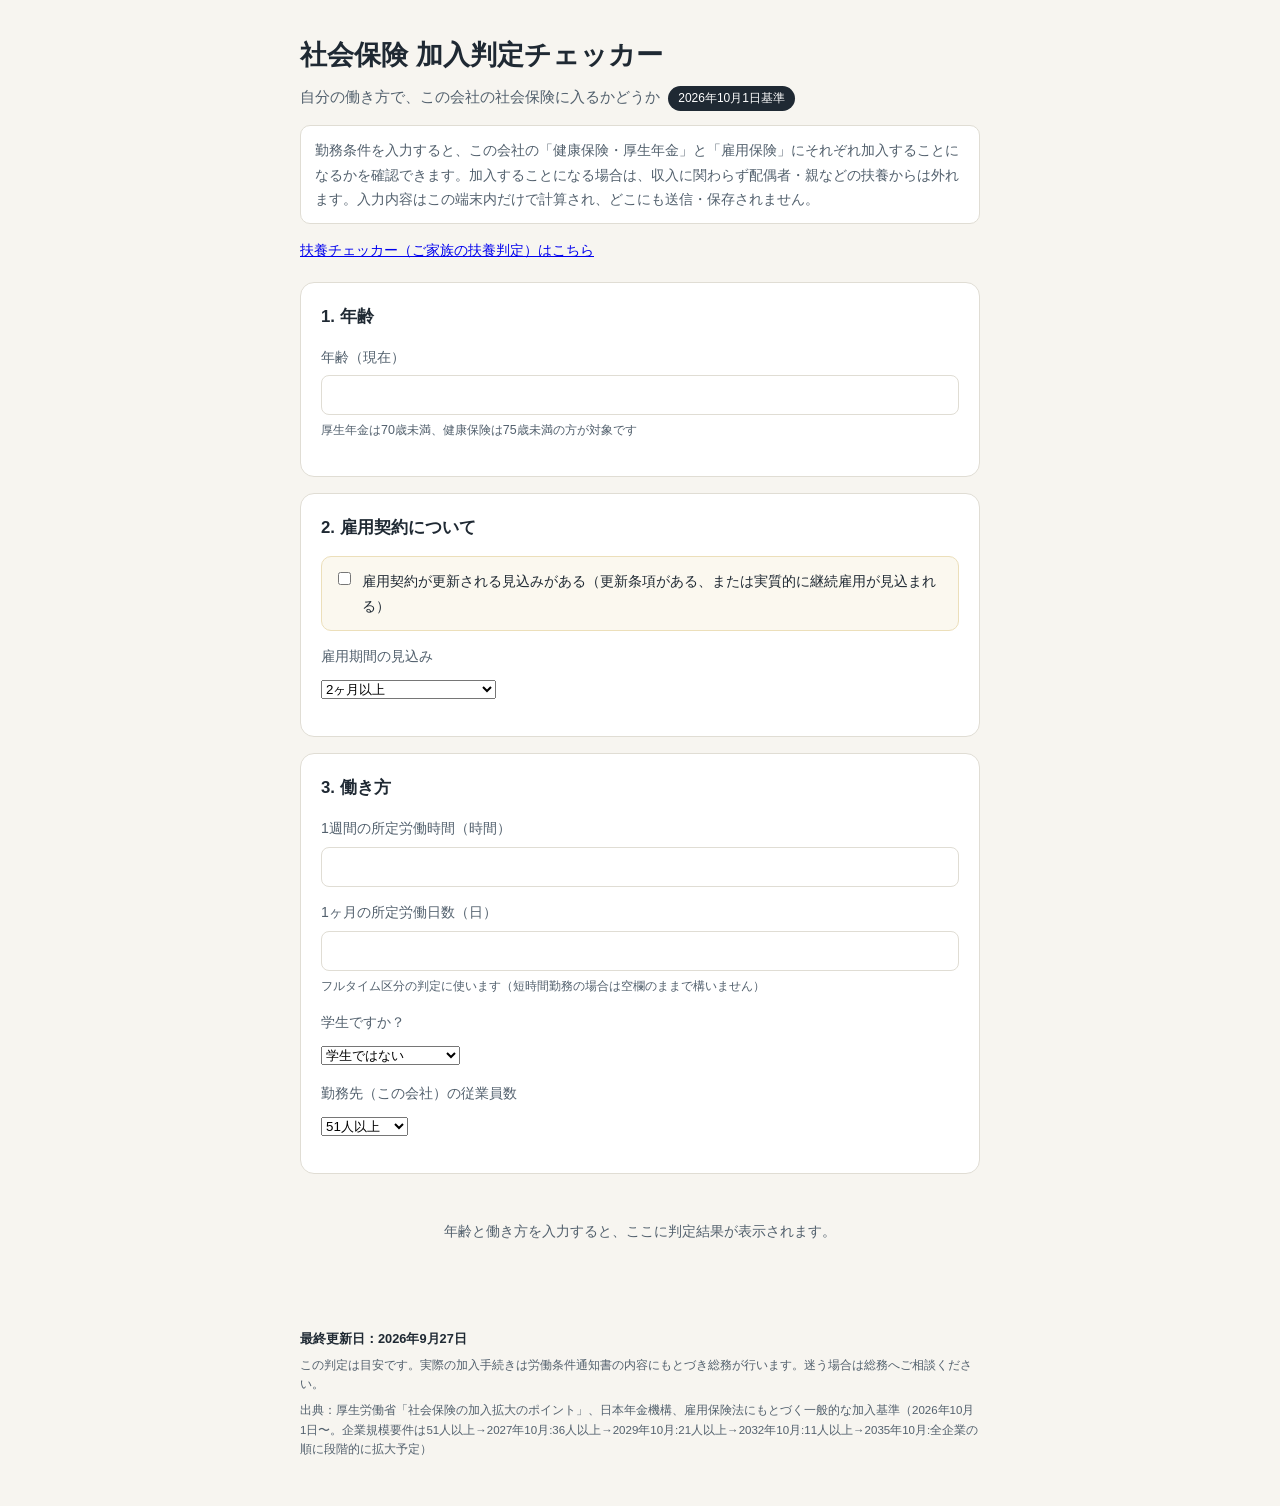
==== shaho-hantei.html @ 73fd3ab1 "社会保険 加入判定チェッカーを追加（2026年10月基準） 自分の勤務条件（雇用契約・労働時間・学生区分・勤務先の従業員数）から、 この会社の健康保険・厚生年金・雇用保険にそれぞれ加入することになるか" ====
<!DOCTYPE html>
<html lang="ja">
<head>
<meta charset="UTF-8">
<meta name="viewport" content="width=device-width, initial-scale=1.0">
<title>社会保険 加入判定チェッカー（2026年10月版）</title>
<link rel="stylesheet" href="style.css">
</head>
<body>
<header class="page-header">
  <h1>社会保険 加入判定チェッカー</h1>
  <p class="sub">自分の働き方で、この会社の社会保険に入るかどうか <span class="badge">2026年10月1日基準</span></p>
  <p class="lead">勤務条件を入力すると、この会社の「健康保険・厚生年金」と「雇用保険」にそれぞれ加入することになるかを確認できます。加入することになる場合は、収入に関わらず配偶者・親などの扶養からは外れます。入力内容はこの端末内だけで計算され、どこにも送信・保存されません。</p>
  <p class="hint"><a href="index.html">扶養チェッカー（ご家族の扶養判定）はこちら</a></p>
</header>

<main>
  <form id="shaho-form" autocomplete="off">

    <section class="card">
      <h2>1. 年齢</h2>
      <label class="field">
        <span>年齢（現在）</span>
        <input type="number" id="age" min="0" max="120" inputmode="numeric">
        <small>厚生年金は70歳未満、健康保険は75歳未満の方が対象です</small>
      </label>
    </section>

    <section class="card">
      <h2>2. 雇用契約について</h2>
      <label class="checkbox-field">
        <input type="checkbox" id="renewable">
        <span>雇用契約が更新される見込みがある（更新条項がある、または実質的に継続雇用が見込まれる）</span>
      </label>
      <label class="field">
        <span>雇用期間の見込み</span>
        <select id="duration">
          <option value="under31">31日以内</option>
          <option value="31to2m">31日を超えるが2ヶ月未満</option>
          <option value="over2m" selected>2ヶ月以上</option>
        </select>
      </label>
    </section>

    <section class="card">
      <h2>3. 働き方</h2>
      <label class="field">
        <span>1週間の所定労働時間（時間）</span>
        <input type="number" id="weekly-hours" min="0" max="80" inputmode="numeric">
      </label>
      <label class="field">
        <span>1ヶ月の所定労働日数（日）</span>
        <input type="number" id="monthly-days" min="0" max="31" inputmode="numeric">
        <small>フルタイム区分の判定に使います（短時間勤務の場合は空欄のままで構いません）</small>
      </label>
      <label class="field">
        <span>学生ですか？</span>
        <select id="student">
          <option value="none">学生ではない</option>
          <option value="day">昼間学生</option>
          <option value="night">夜間・通信制の学生</option>
        </select>
      </label>
      <label class="field">
        <span>勤務先（この会社）の従業員数</span>
        <select id="company-size">
          <option value="51plus">51人以上</option>
          <option value="under51">51人未満</option>
          <option value="unknown">わからない</option>
        </select>
      </label>
    </section>

  </form>

  <section class="card result" id="result" hidden>
    <h2>判定結果</h2>

    <div class="result-block social">
      <h3>健康保険・厚生年金<small>（この会社で加入するか）</small></h3>
      <p class="verdict" id="hp-verdict"></p>
      <p class="detail" id="hp-detail"></p>
    </div>

    <div class="result-block tax">
      <h3>雇用保険<small>（この会社で加入するか）</small></h3>
      <p class="verdict" id="ei-verdict"></p>
      <p class="detail" id="ei-detail"></p>
    </div>

    <div class="notes" id="result-notes"></div>
  </section>

  <p class="empty-state" id="empty-state">年齢と働き方を入力すると、ここに判定結果が表示されます。</p>
</main>

<footer class="page-footer">
  <p id="last-updated" class="last-updated">最終更新日：2026年9月27日</p>
  <p>この判定は目安です。実際の加入手続きは労働条件通知書の内容にもとづき総務が行います。迷う場合は総務へご相談ください。</p>
  <p>出典：厚生労働省「社会保険の加入拡大のポイント」、日本年金機構、雇用保険法にもとづく一般的な加入基準（2026年10月1日〜。企業規模要件は51人以上→2027年10月:36人以上→2029年10月:21人以上→2032年10月:11人以上→2035年10月:全企業の順に段階的に拡大予定）</p>
</footer>

<script src="shaho-hantei.js"></script>
</body>
</html>
---- style.css ----
:root {
  --ink: #1f2933;
  --ink-soft: #52606d;
  --bg: #f7f5f0;
  --card-bg: #ffffff;
  --line: #e0ddd4;
  --tax: #2f6fb0;
  --tax-bg: #eaf2fa;
  --social: #c9722a;
  --social-bg: #fbeee0;
  --ok: #1f7a4d;
  --ok-bg: #e7f5ec;
  --ng: #b3403a;
  --ng-bg: #fbeae9;
  --accent: #1f2933;
  font-size: 16px;
}

* { box-sizing: border-box; }

[hidden] { display: none !important; }

body {
  margin: 0;
  background: var(--bg);
  color: var(--ink);
  font-family: -apple-system, BlinkMacSystemFont, "Hiragino Sans", "Yu Gothic", sans-serif;
  line-height: 1.7;
}

.page-header {
  max-width: 720px;
  margin: 0 auto;
  padding: 32px 20px 12px;
}

.page-header h1 {
  margin: 0 0 6px;
  font-size: 1.7rem;
}

.sub {
  margin: 0 0 10px;
  color: var(--ink-soft);
  font-size: 0.95rem;
}

.badge {
  display: inline-block;
  background: var(--ink);
  color: #fff;
  border-radius: 999px;
  padding: 2px 10px;
  font-size: 0.75rem;
  margin-left: 4px;
}

.lead {
  font-size: 0.9rem;
  color: var(--ink-soft);
  background: var(--card-bg);
  border: 1px solid var(--line);
  border-radius: 10px;
  padding: 12px 14px;
}

main {
  max-width: 720px;
  margin: 0 auto;
  padding: 8px 20px 40px;
}

.card {
  background: var(--card-bg);
  border: 1px solid var(--line);
  border-radius: 14px;
  padding: 20px;
  margin-bottom: 16px;
}

.card h2 {
  margin: 0 0 14px;
  font-size: 1.05rem;
}

.radio-group {
  display: grid;
  grid-template-columns: 1fr 1fr 1fr;
  gap: 10px;
}

.radio-group.inline {
  grid-template-columns: 1fr 1fr;
  margin-bottom: 14px;
}

.radio-card {
  display: flex;
  align-items: center;
  justify-content: center;
  text-align: center;
  border: 1.5px solid var(--line);
  border-radius: 10px;
  padding: 12px 8px;
  cursor: pointer;
  font-size: 0.92rem;
  transition: border-color .15s, background .15s;
}

.radio-card input {
  position: absolute;
  opacity: 0;
  pointer-events: none;
}

.radio-card:has(input:checked) {
  border-color: var(--ink);
  background: #f0efe9;
  font-weight: 600;
}

.field {
  display: block;
  margin-bottom: 14px;
}

.field span {
  display: block;
  font-size: 0.88rem;
  color: var(--ink-soft);
  margin-bottom: 6px;
}

.field input[type="number"] {
  width: 100%;
  padding: 10px 12px;
  font-size: 1rem;
  border: 1.5px solid var(--line);
  border-radius: 8px;
  background: #fff;
  color: var(--ink);
}

.field input[type="number"]:focus {
  outline: none;
  border-color: var(--ink);
}

.field small {
  display: block;
  margin-top: 5px;
  color: var(--ink-soft);
  font-size: 0.78rem;
}

.hint {
  font-size: 0.85rem;
  color: var(--ink-soft);
  margin: 6px 0 0;
}

.checkbox-field {
  display: flex;
  align-items: flex-start;
  gap: 8px;
  font-size: 0.9rem;
  background: #fbf8ef;
  border: 1px solid #ecdfba;
  border-radius: 10px;
  padding: 12px;
  margin-bottom: 14px;
  cursor: pointer;
}

.checkbox-field input {
  margin-top: 3px;
}

.link-button {
  display: inline-block;
  background: none;
  border: none;
  color: var(--tax);
  font-size: 0.85rem;
  text-decoration: underline;
  cursor: pointer;
  padding: 0 0 14px;
}

#advanced-income {
  border-top: 1px dashed var(--line);
  padding-top: 12px;
  margin-top: -4px;
}

.result-block {
  border-radius: 10px;
  padding: 14px 16px;
  margin-bottom: 14px;
}

.result-block.social {
  background: var(--social-bg);
  border: 1px solid #eccba4;
}

.result-block.tax {
  background: var(--tax-bg);
  border: 1px solid #bcd6ec;
}

.result-block h3 {
  margin: 0 0 6px;
  font-size: 0.98rem;
}

.result-block h3 small {
  display: block;
  margin-top: 2px;
  font-size: 0.72rem;
  font-weight: 400;
  color: var(--ink-soft);
}

.result-block.social h3 { color: var(--social); }
.result-block.tax h3 { color: var(--tax); }

.verdict {
  font-size: 1.15rem;
  font-weight: 700;
  margin: 0 0 6px;
}

.verdict.ok { color: var(--ok); }
.verdict.ng { color: var(--ng); }

.detail {
  margin: 0;
  font-size: 0.9rem;
  color: var(--ink);
}

.wall-map {
  margin: 18px 0;
  padding: 14px;
  background: #fbfaf6;
  border: 1px solid var(--line);
  border-radius: 10px;
}

.wall-map .track {
  position: relative;
  height: 10px;
  border-radius: 6px;
  background: #eee;
  margin: 68px 4px 20px;
}

.wall-map .band {
  position: absolute;
  top: 0;
  height: 10px;
  border-radius: 6px;
}

.wall-map .band.tax { background: var(--tax); opacity: .35; }
.wall-map .band.social { background: var(--social); opacity: .55; top: -4px; height: 4px; }

.wall-map .tick-line {
  position: absolute;
  top: -8px;
  width: 1px;
  height: 8px;
  background: var(--line);
}

.wall-map .tick-label {
  position: absolute;
  transform: translateX(-50%);
  font-size: 0.68rem;
  color: var(--ink-soft);
  white-space: nowrap;
  text-align: center;
  line-height: 1.3;
}

.wall-map .marker {
  position: absolute;
  top: -6px;
  width: 2px;
  height: 22px;
  background: var(--ink);
  transform: translateX(-50%);
}

.wall-map .marker::after {
  content: "あなたの入力";
  position: absolute;
  bottom: -20px;
  left: 50%;
  transform: translateX(-50%);
  font-size: 0.72rem;
  font-weight: 600;
  white-space: nowrap;
}

.wall-legend {
  margin: 10px 0 0;
  padding-left: 1.1em;
  font-size: 0.78rem;
  color: var(--ink-soft);
}

.wall-legend li {
  margin-bottom: 3px;
}

.notes {
  font-size: 0.82rem;
  color: var(--ink-soft);
  border-top: 1px solid var(--line);
  padding-top: 12px;
}

.notes p {
  margin: 0 0 8px;
}

.empty-state {
  text-align: center;
  color: var(--ink-soft);
  font-size: 0.88rem;
  padding: 30px 10px;
}

.page-footer {
  max-width: 720px;
  margin: 0 auto;
  padding: 0 20px 40px;
  font-size: 0.72rem;
  color: var(--ink-soft);
}

.page-footer p {
  margin: 0 0 6px;
}

.page-footer .last-updated {
  font-size: 0.8rem;
  font-weight: 600;
  color: var(--ink);
}

@media (max-width: 480px) {
  .radio-group { grid-template-columns: 1fr; }
  .radio-group.inline { grid-template-columns: 1fr 1fr; }
}
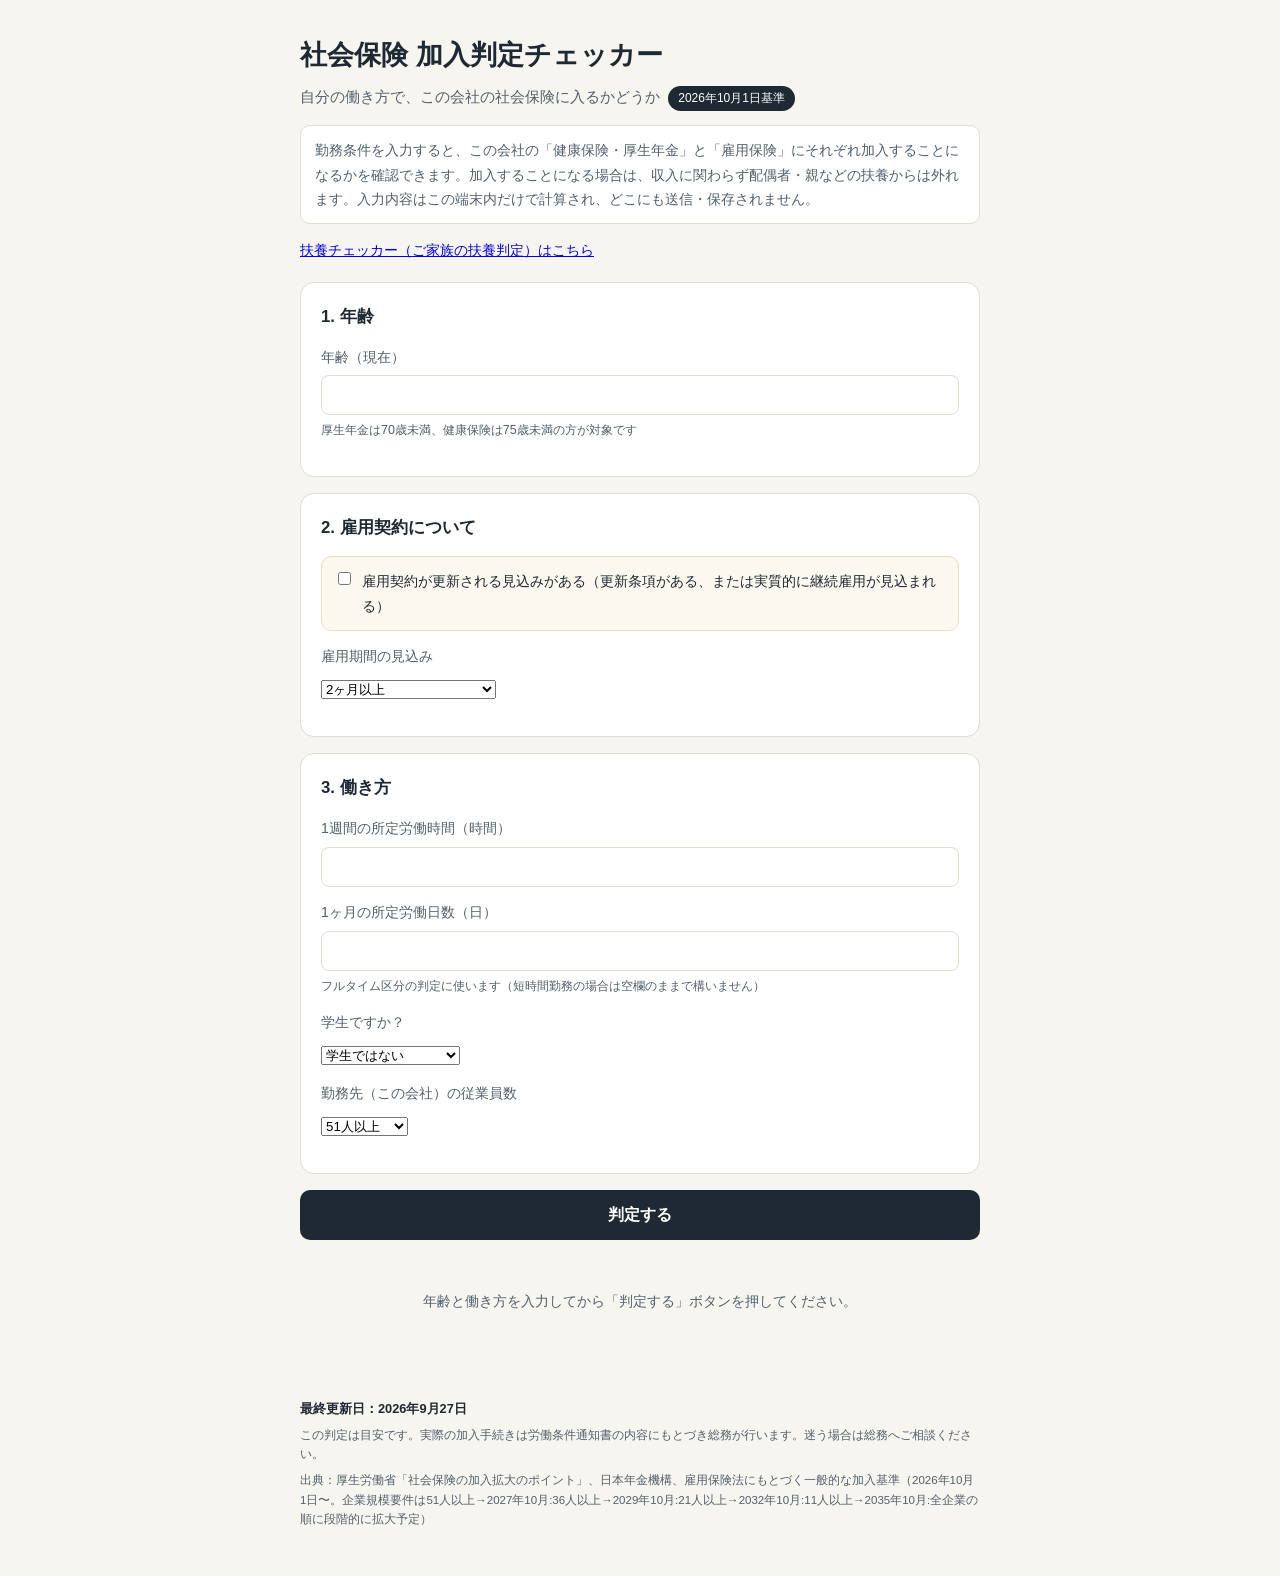
==== commit 922e284a: "両方のチェッカーに「判定する」ボタンを追加し、入力途中の自動判定をやめる これまでは1文字入力するたびに判定結果が表示されていたが、 「判定する」ボタンを押すまでは結果を表示しないように変更。 必要な" ====
--- a/shaho-hantei.html
+++ b/shaho-hantei.html
@@ -71,6 +71,7 @@
       </label>
     </section>
 
+    <button type="submit" class="primary-button">判定する</button>
   </form>
 
   <section class="card result" id="result" hidden>
@@ -91,7 +92,7 @@
     <div class="notes" id="result-notes"></div>
   </section>
 
-  <p class="empty-state" id="empty-state">年齢と働き方を入力すると、ここに判定結果が表示されます。</p>
+  <p class="empty-state" id="empty-state">年齢と働き方を入力してから「判定する」ボタンを押してください。</p>
 </main>
 
 <footer class="page-footer">
--- a/style.css
+++ b/style.css
@@ -193,6 +193,24 @@
   margin-top: -4px;
 }
 
+.primary-button {
+  display: block;
+  width: 100%;
+  padding: 14px;
+  margin: 4px 0 20px;
+  background: var(--ink);
+  color: #fff;
+  border: none;
+  border-radius: 10px;
+  font-size: 1.02rem;
+  font-weight: 600;
+  cursor: pointer;
+}
+
+.primary-button:active {
+  opacity: 0.85;
+}
+
 .result-block {
   border-radius: 10px;
   padding: 14px 16px;
